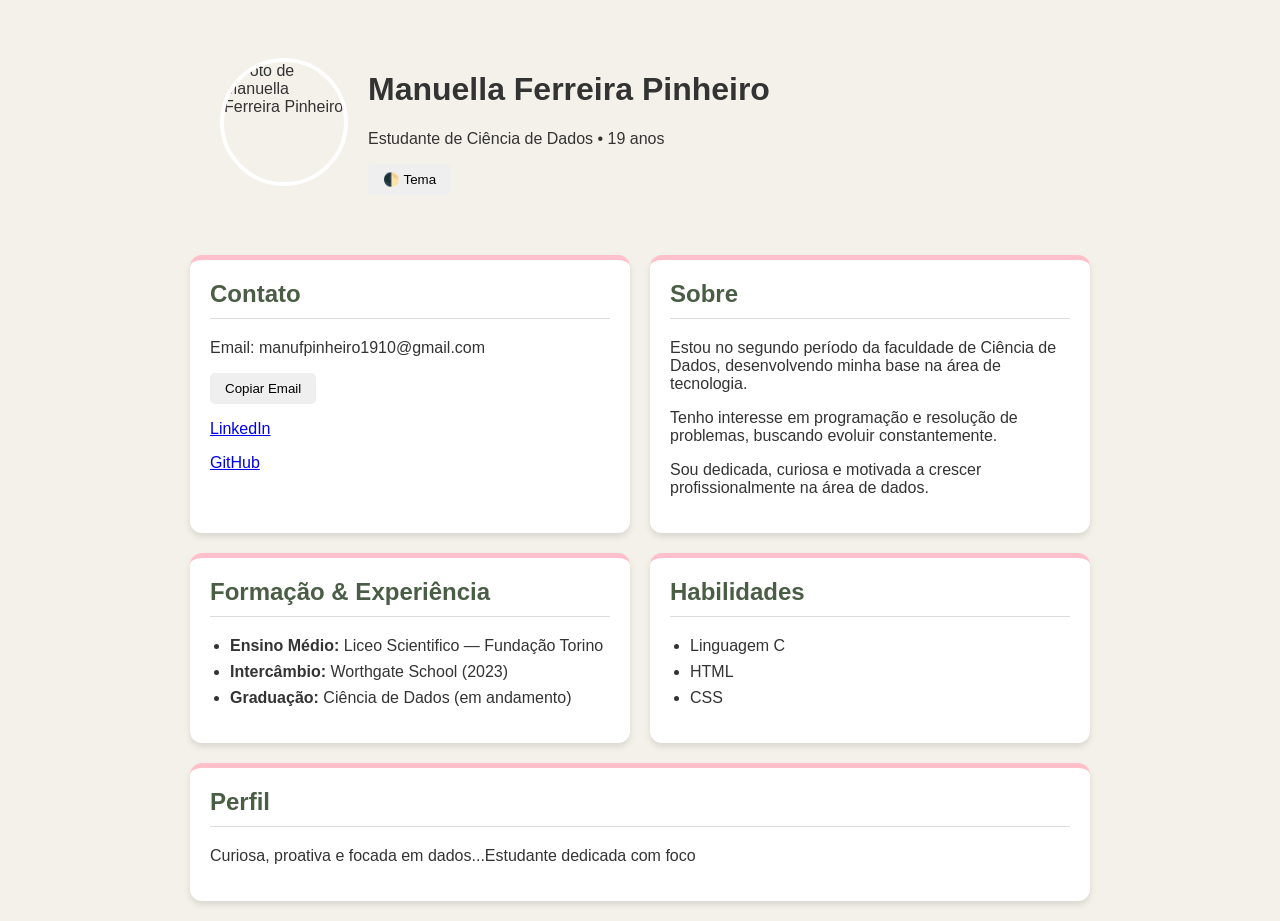
==== exercicio.html @ 86c07e0e "first commit" ====
<!DOCTYPE html>
<html lang="pt-BR">
<head>
  <meta charset="UTF-8">
  <meta name="viewport" content="width=device-width, initial-scale=1.0">
  <meta name="description" content="Currículo de Manuella Ferreira Pinheiro">
  <title>Currículo - Manuella Ferreira Pinheiro</title>
  <link rel="stylesheet" href="estilo.css">
</head>
<body>

  <div class="container">
    
    <header class="header">

      <img src="image_d6a4b2.jpg" alt="Foto de Manuella Ferreira Pinheiro" class="avatar">

      <div>
        <h1>Manuella Ferreira Pinheiro</h1>
        <p class="tagline">Estudante de Ciência de Dados • 19 anos</p>
        <button id="theme-toggle">🌓 Tema</button>
      </div>
    </header>

    <main class="grid-container">
      <section class="card">
        <h2>Contato</h2>
        <p>Email: <span id="email">manufpinheiro1910@gmail.com</span></p>
        <button id="copy-email">Copiar Email</button>
        <p>
          <a href="https://www.linkedin.com/in/manuella-ferreira-pinheiro-001aa3387/" target="_blank">LinkedIn</a>
        </p>
        <p>
          <a href="https://github.com/manufpinheiro" target="_blank">GitHub</a>
        </p>
      </section>

      <section class="card">
        <h2>Sobre</h2>
        <p>Estou no segundo período da faculdade de Ciência de Dados, desenvolvendo minha base na área de tecnologia.</p>
        <p>Tenho interesse em programação e resolução de problemas, buscando evoluir constantemente.</p>
        <p>Sou dedicada, curiosa e motivada a crescer profissionalmente na área de dados.</p>
      </section>

      <section class="card">
        <h2>Formação & Experiência</h2>
        <ul>
          <li><strong>Ensino Médio:</strong> Liceo Scientifico — Fundação Torino</li>
          <li><strong>Intercâmbio:</strong> Worthgate School (2023)</li>
          <li><strong>Graduação:</strong> Ciência de Dados (em andamento)</li>
        </ul>
      </section>

      <section class="card">
        <h2>Habilidades</h2>
        <ul class="skills-list">
          <li>Linguagem C</li>
          <li>HTML</li>
          <li>CSS</li>
        </ul>
      </section>

      <section class="card full-width">
        <h2>Perfil</h2>
        <p id="typewriter">Curiosa, proativa e focada em dados...</p>
      </section>
    </main>

  </div>

  <script src="script.js" defer></script>
</body>
</html>
---- estilo.css ----
body {
  font-family: 'Segoe UI', Tahoma, Geneva, Verdana, sans-serif;
  background-color: #f4f1ea;
  color: #333;
  margin: 0;
  padding: 20px;
}

.container {
  max-width: 900px;
  margin: 0 auto;
}


.header {
  display: flex;
  align-items: center;
  gap: 20px;
  background-color: pink
  color: white;
  padding: 30px;
  border-radius: 15px 15px 50px 50px;
  margin-bottom: 30px;
}

.avatar {
  width: 120px;
  height: 120px;
  border-radius: 50%;
  border: 4px solid white;
  object-fit: cover;
}


.grid-container {
  display: grid;
  grid-template-columns: 1fr 1fr;
  gap: 20px;
}

.card {
  background: white;
  padding: 20px;
  border-radius: 12px;
  box-shadow: 0 4px 6px rgba(0,0,0,0.1);
  border-top: 5px solid pink
}

.full-width {
  grid-column: 1 / span 2;
}

h2 {
  color: #4a5d45;
  margin-top: 0;
  border-bottom: 1px solid #ddd;
  padding-bottom: 10px;
}


ul {
  padding-left: 20px;
}

li {
  margin-bottom: 8px;
}


button {
  background-color: pink
  color: white;
  border: none;
  padding: 8px 15px;
  border-radius: 5px;
  cursor: pointer;
}

button:hover {
  background-color: pink
}

/* Responsividade para Celular */
@media (max-width: 600px) {
  .grid-container {
    grid-template-columns: 1fr;
  }
  .header {
    flex-direction: column;
    text-align: center;
  }
  .full-width {
    grid-column: 1;
  }
}
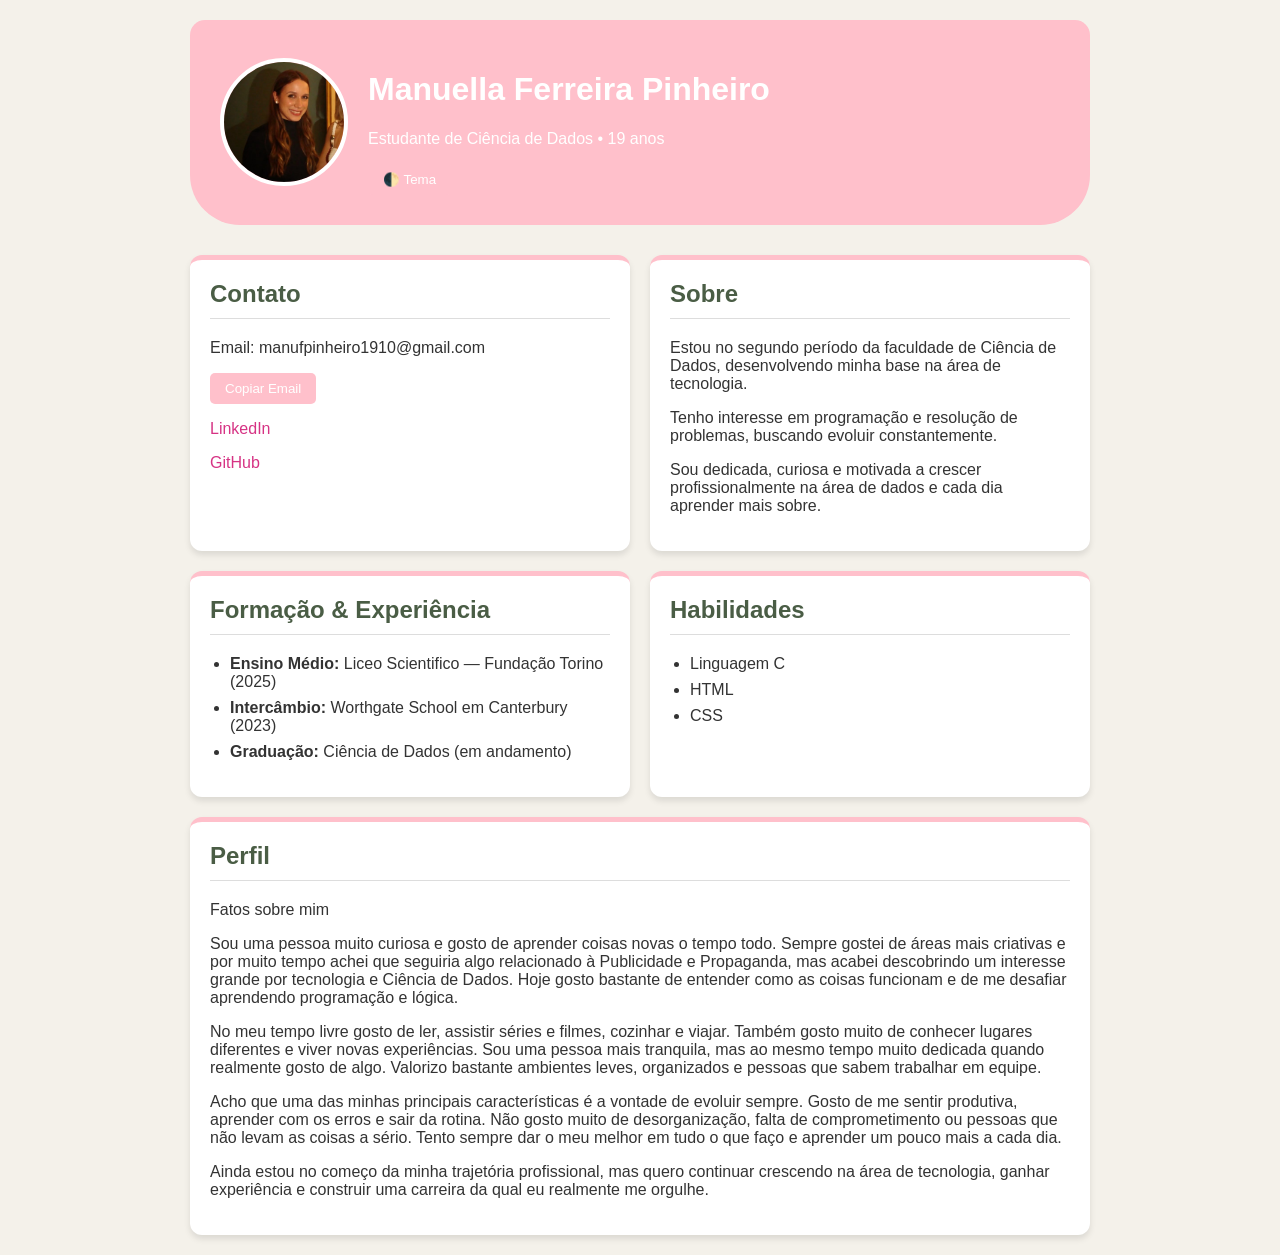
==== commit da5b6732: "fix: Alterei o html" ====
--- a/exercicio.html
+++ b/exercicio.html
@@ -13,7 +13,7 @@
     
     <header class="header">
 
-      <img src="image_d6a4b2.jpg" alt="Foto de Manuella Ferreira Pinheiro" class="avatar">
+      <img src="1775050427384.png" alt="Foto de Manuella Ferreira Pinheiro" class="avatar">
 
       <div>
         <h1>Manuella Ferreira Pinheiro</h1>
@@ -39,14 +39,14 @@
         <h2>Sobre</h2>
         <p>Estou no segundo período da faculdade de Ciência de Dados, desenvolvendo minha base na área de tecnologia.</p>
         <p>Tenho interesse em programação e resolução de problemas, buscando evoluir constantemente.</p>
-        <p>Sou dedicada, curiosa e motivada a crescer profissionalmente na área de dados.</p>
+        <p>Sou dedicada, curiosa e motivada a crescer profissionalmente na área de dados e cada dia aprender mais sobre.</p>
       </section>
 
       <section class="card">
         <h2>Formação & Experiência</h2>
         <ul>
-          <li><strong>Ensino Médio:</strong> Liceo Scientifico — Fundação Torino</li>
-          <li><strong>Intercâmbio:</strong> Worthgate School (2023)</li>
+          <li><strong>Ensino Médio:</strong> Liceo Scientifico — Fundação Torino (2025)</li>
+          <li><strong>Intercâmbio:</strong> Worthgate School em Canterbury (2023)</li>
           <li><strong>Graduação:</strong> Ciência de Dados (em andamento)</li>
         </ul>
       </section>
@@ -62,9 +62,25 @@
 
       <section class="card full-width">
         <h2>Perfil</h2>
-        <p id="typewriter">Curiosa, proativa e focada em dados...</p>
+        <p id="typewriter">Fatos sobre mim</p>
+        <p>
+Sou uma pessoa muito curiosa e gosto de aprender coisas novas o tempo todo. Sempre gostei de áreas mais criativas e por muito tempo achei que seguiria algo relacionado à Publicidade e Propaganda, mas acabei descobrindo um interesse grande por tecnologia e Ciência de Dados. Hoje gosto bastante de entender como as coisas funcionam e de me desafiar aprendendo programação e lógica.
+</p>
+
+<p>
+No meu tempo livre gosto de ler, assistir séries e filmes, cozinhar e viajar. Também gosto muito de conhecer lugares diferentes e viver novas experiências. Sou uma pessoa mais tranquila, mas ao mesmo tempo muito dedicada quando realmente gosto de algo. Valorizo bastante ambientes leves, organizados e pessoas que sabem trabalhar em equipe.
+</p>
+
+<p>
+Acho que uma das minhas principais características é a vontade de evoluir sempre. Gosto de me sentir produtiva, aprender com os erros e sair da rotina. Não gosto muito de desorganização, falta de comprometimento ou pessoas que não levam as coisas a sério. Tento sempre dar o meu melhor em tudo o que faço e aprender um pouco mais a cada dia.
+</p>
+
+<p>
+Ainda estou no começo da minha trajetória profissional, mas quero continuar crescendo na área de tecnologia, ganhar experiência e construir uma carreira da qual eu realmente me orgulhe.
+</p>
       </section>
     </main>
+          
 
   </div>
 
--- a/estilo.css
+++ b/estilo.css
@@ -1,4 +1,3 @@
-
 body {
   font-family: 'Segoe UI', Tahoma, Geneva, Verdana, sans-serif;
   background-color: #f4f1ea;
@@ -12,39 +11,49 @@
   margin: 0 auto;
 }
 
-
 .header {
   display: flex;
   align-items: center;
   gap: 20px;
-  background-color: pink
+
+  background-color: pink;
   color: white;
+
   padding: 30px;
+
   border-radius: 15px 15px 50px 50px;
+
   margin-bottom: 30px;
 }
 
 .avatar {
   width: 120px;
   height: 120px;
+
   border-radius: 50%;
   border: 4px solid white;
+
   object-fit: cover;
 }
 
-
 .grid-container {
   display: grid;
+
   grid-template-columns: 1fr 1fr;
+
   gap: 20px;
 }
 
 .card {
   background: white;
+
   padding: 20px;
+
   border-radius: 12px;
-  box-shadow: 0 4px 6px rgba(0,0,0,0.1);
-  border-top: 5px solid pink
+
+  box-shadow: 0 4px 6px rgba(0, 0, 0, 0.1);
+
+  border-top: 5px solid pink;
 }
 
 .full-width {
@@ -53,11 +62,13 @@
 
 h2 {
   color: #4a5d45;
+
   margin-top: 0;
+
   border-bottom: 1px solid #ddd;
+
   padding-bottom: 10px;
 }
-
 
 ul {
   padding-left: 20px;
@@ -67,30 +78,81 @@
   margin-bottom: 8px;
 }
 
+button {
+  background-color: pink;
 
-button {
-  background-color: pink
   color: white;
+
   border: none;
+
   padding: 8px 15px;
+
   border-radius: 5px;
+
   cursor: pointer;
 }
 
 button:hover {
-  background-color: pink
+  background-color: #ff8fb1;
 }
 
-/* Responsividade para Celular */
+a {
+  color: #d63384;
+  text-decoration: none;
+}
+
+a:hover {
+  text-decoration: underline;
+}
+
+/* Responsividade para celular */
+
 @media (max-width: 600px) {
+
   .grid-container {
     grid-template-columns: 1fr;
   }
+
   .header {
     flex-direction: column;
     text-align: center;
   }
+
   .full-width {
     grid-column: 1;
   }
+}
+.dark {
+  background-color: #1e1e1e;
+  color: white;
+}
+
+.dark .card {
+  background-color: #2b2b2b;
+  color: white;
+}
+
+.dark .header {
+  background-color: #ff69b4;
+}
+
+.dark h2 {
+  color: #ffc0cb;
+}
+
+.hidden {
+  opacity: 0;
+  transform: translateY(40px);
+  transition: all 0.8s ease;
+}
+
+.show {
+  opacity: 1;
+  transform: translateY(0);
+}
+
+#feedback {
+  color: green;
+  font-size: 14px;
+  margin-top: 5px;
 }
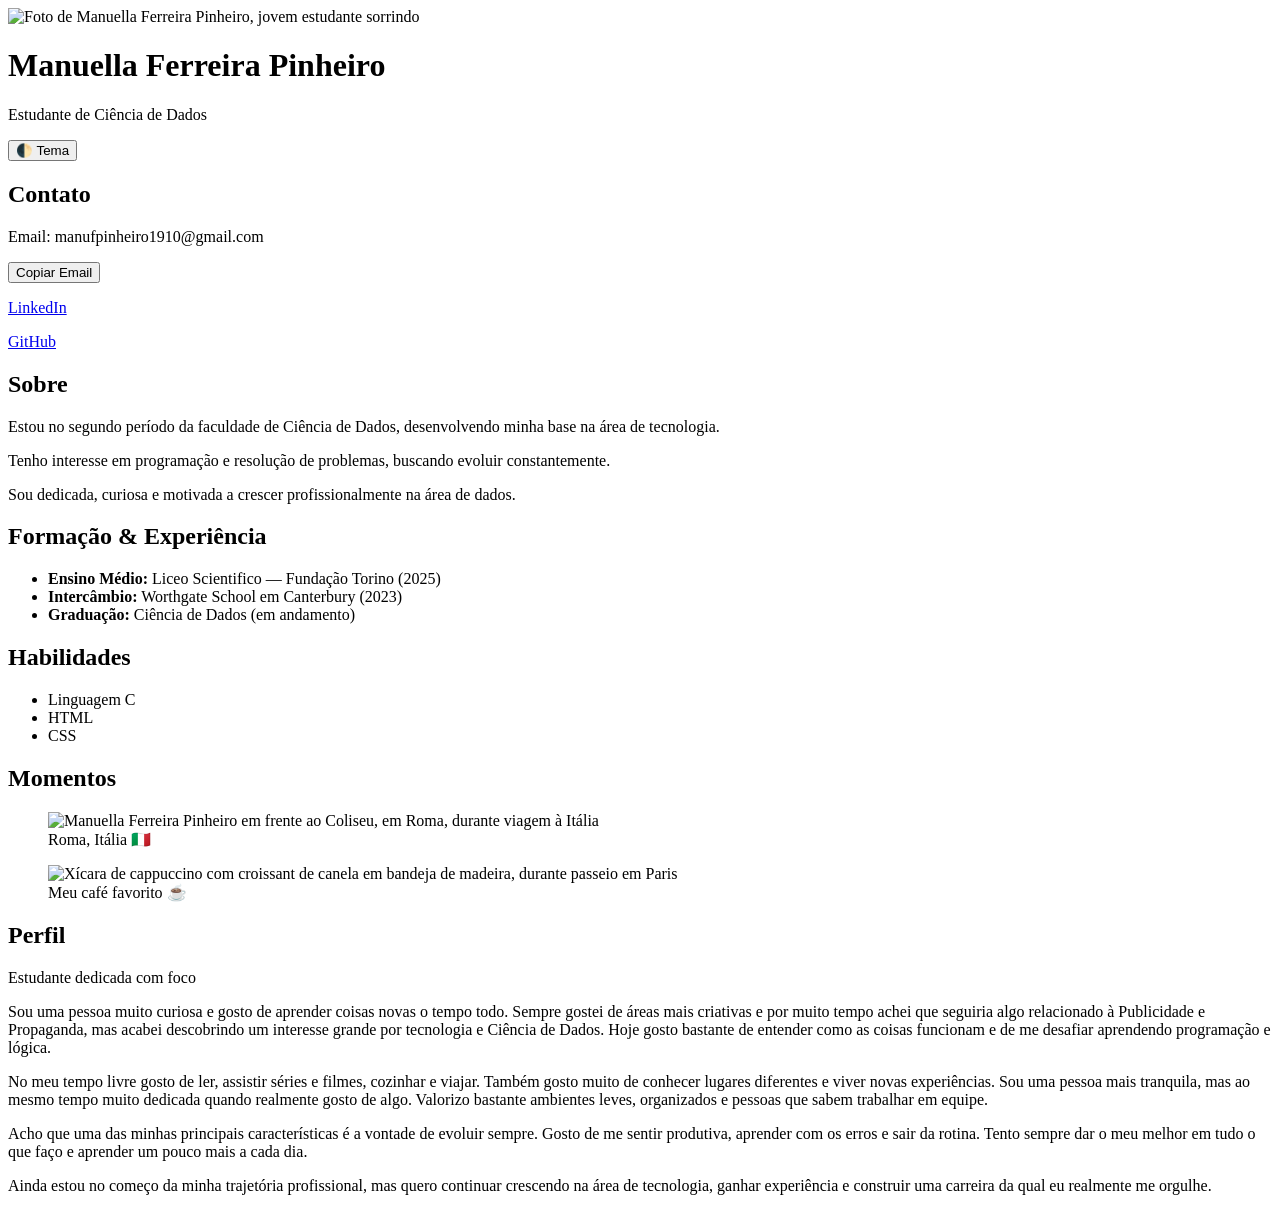
==== commit 465703e4: "git add . git commit -m "reentrega: correcoes e novas fotos" git push" ====
--- a/exercicio.html
+++ b/exercicio.html
@@ -3,46 +3,58 @@
 <head>
   <meta charset="UTF-8">
   <meta name="viewport" content="width=device-width, initial-scale=1.0">
-  <meta name="description" content="Currículo de Manuella Ferreira Pinheiro">
+  <meta name="description" content="Currículo de Manuella Ferreira Pinheiro — Estudante de Ciência de Dados">
+
+  <!-- Open Graph -->
+  <meta property="og:title" content="Manuella Ferreira Pinheiro — Ciência de Dados">
+  <meta property="og:description" content="Estudante de Ciência de Dados, apaixonada por tecnologia e resolução de problemas.">
+  <meta property="og:image" content="assets/manuella.png">
+  <meta property="og:url" content="">
+
+  <!-- Favicon -->
+  <link rel="icon" href="assets/favicon.png" type="image/png">
+
   <title>Currículo - Manuella Ferreira Pinheiro</title>
-  <link rel="stylesheet" href="estilo.css">
+  <link rel="stylesheet" href="style.css">
 </head>
 <body>
 
   <div class="container">
-    
+
     <header class="header">
-
-      <img src="1775050427384.png" alt="Foto de Manuella Ferreira Pinheiro" class="avatar">
-
+      <img src="assets/manuella.png" alt="Foto de Manuella Ferreira Pinheiro, jovem estudante sorrindo" class="avatar">
       <div>
         <h1>Manuella Ferreira Pinheiro</h1>
-        <p class="tagline">Estudante de Ciência de Dados • 19 anos</p>
+        <p class="tagline">Estudante de Ciência de Dados</p>
+        <!-- ID corrigido: era "toggle", agora bate com o JS -->
         <button id="theme-toggle">🌓 Tema</button>
       </div>
     </header>
 
     <main class="grid-container">
-      <section class="card">
+
+      <section class="card hidden">
         <h2>Contato</h2>
         <p>Email: <span id="email">manufpinheiro1910@gmail.com</span></p>
         <button id="copy-email">Copiar Email</button>
+        <!-- Elemento feedback adicionado (estava no CSS mas faltava no HTML) -->
+        <span id="feedback"></span>
         <p>
-          <a href="https://www.linkedin.com/in/manuella-ferreira-pinheiro-001aa3387/" target="_blank">LinkedIn</a>
+          <a href="https://www.linkedin.com/in/manuella-ferreira-pinheiro-001aa3387/" target="_blank" rel="noopener noreferrer">LinkedIn</a>
         </p>
         <p>
-          <a href="https://github.com/manufpinheiro" target="_blank">GitHub</a>
+          <a href="https://github.com/manufpinheiro" target="_blank" rel="noopener noreferrer">GitHub</a>
         </p>
       </section>
 
-      <section class="card">
+      <section class="card hidden">
         <h2>Sobre</h2>
         <p>Estou no segundo período da faculdade de Ciência de Dados, desenvolvendo minha base na área de tecnologia.</p>
         <p>Tenho interesse em programação e resolução de problemas, buscando evoluir constantemente.</p>
-        <p>Sou dedicada, curiosa e motivada a crescer profissionalmente na área de dados e cada dia aprender mais sobre.</p>
+        <p>Sou dedicada, curiosa e motivada a crescer profissionalmente na área de dados.</p>
       </section>
 
-      <section class="card">
+      <section class="card hidden">
         <h2>Formação & Experiência</h2>
         <ul>
           <li><strong>Ensino Médio:</strong> Liceo Scientifico — Fundação Torino (2025)</li>
@@ -51,7 +63,7 @@
         </ul>
       </section>
 
-      <section class="card">
+      <section class="card hidden">
         <h2>Habilidades</h2>
         <ul class="skills-list">
           <li>Linguagem C</li>
@@ -60,27 +72,40 @@
         </ul>
       </section>
 
-      <section class="card full-width">
+      <section class="card full-width hidden">
+        <h2>Momentos</h2>
+        <div class="fotos-grid">
+          <figure>
+            <img src="assets/roma.jpeg" alt="Manuella Ferreira Pinheiro em frente ao Coliseu, em Roma, durante viagem à Itália" class="foto-galeria">
+            <figcaption>Roma, Itália 🇮🇹</figcaption>
+          </figure>
+          <figure>
+            <img src="assets/cafe.jpeg" alt="Xícara de cappuccino com croissant de canela em bandeja de madeira, durante passeio em Paris" class="foto-galeria">
+            <figcaption>Meu café favorito ☕</figcaption>
+          </figure>
+        </div>
+      </section>
+
+      <section class="card full-width hidden">
         <h2>Perfil</h2>
-        <p id="typewriter">Fatos sobre mim</p>
+        <!-- Texto removido do HTML — o typewriter escreve por cima via JS -->
+        <p id="typewriter"></p>
+
         <p>
-Sou uma pessoa muito curiosa e gosto de aprender coisas novas o tempo todo. Sempre gostei de áreas mais criativas e por muito tempo achei que seguiria algo relacionado à Publicidade e Propaganda, mas acabei descobrindo um interesse grande por tecnologia e Ciência de Dados. Hoje gosto bastante de entender como as coisas funcionam e de me desafiar aprendendo programação e lógica.
-</p>
+          Sou uma pessoa muito curiosa e gosto de aprender coisas novas o tempo todo. Sempre gostei de áreas mais criativas e por muito tempo achei que seguiria algo relacionado à Publicidade e Propaganda, mas acabei descobrindo um interesse grande por tecnologia e Ciência de Dados. Hoje gosto bastante de entender como as coisas funcionam e de me desafiar aprendendo programação e lógica.
+        </p>
+        <p>
+          No meu tempo livre gosto de ler, assistir séries e filmes, cozinhar e viajar. Também gosto muito de conhecer lugares diferentes e viver novas experiências. Sou uma pessoa mais tranquila, mas ao mesmo tempo muito dedicada quando realmente gosto de algo. Valorizo bastante ambientes leves, organizados e pessoas que sabem trabalhar em equipe.
+        </p>
+        <p>
+          Acho que uma das minhas principais características é a vontade de evoluir sempre. Gosto de me sentir produtiva, aprender com os erros e sair da rotina. Tento sempre dar o meu melhor em tudo o que faço e aprender um pouco mais a cada dia.
+        </p>
+        <p>
+          Ainda estou no começo da minha trajetória profissional, mas quero continuar crescendo na área de tecnologia, ganhar experiência e construir uma carreira da qual eu realmente me orgulhe.
+        </p>
+      </section>
 
-<p>
-No meu tempo livre gosto de ler, assistir séries e filmes, cozinhar e viajar. Também gosto muito de conhecer lugares diferentes e viver novas experiências. Sou uma pessoa mais tranquila, mas ao mesmo tempo muito dedicada quando realmente gosto de algo. Valorizo bastante ambientes leves, organizados e pessoas que sabem trabalhar em equipe.
-</p>
-
-<p>
-Acho que uma das minhas principais características é a vontade de evoluir sempre. Gosto de me sentir produtiva, aprender com os erros e sair da rotina. Não gosto muito de desorganização, falta de comprometimento ou pessoas que não levam as coisas a sério. Tento sempre dar o meu melhor em tudo o que faço e aprender um pouco mais a cada dia.
-</p>
-
-<p>
-Ainda estou no começo da minha trajetória profissional, mas quero continuar crescendo na área de tecnologia, ganhar experiência e construir uma carreira da qual eu realmente me orgulhe.
-</p>
-      </section>
     </main>
-          
 
   </div>
 
